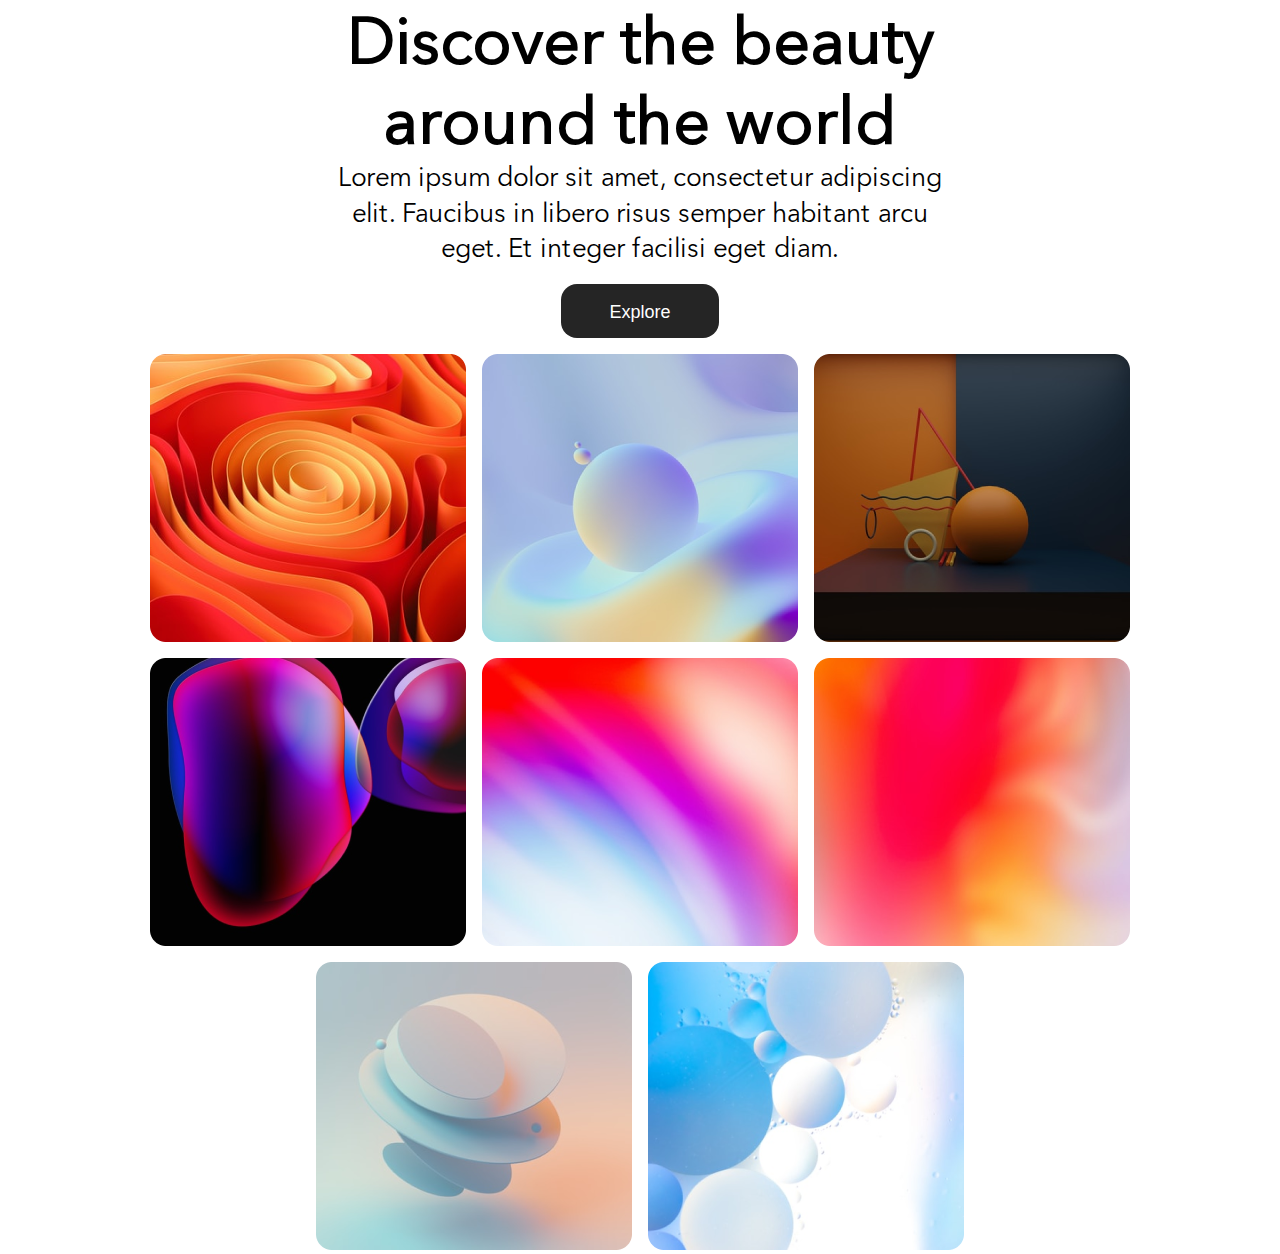
==== design-1/index.html @ 7c00ced9 "Add files via upload" ====
<!DOCTYPE html>
<html lang="en">
<head>
    <meta charset="UTF-8">
    <meta name="viewport" content="width=device-width, initial-scale=1.0">
    <title>Design-1</title>
    <link rel="stylesheet" href="css/style.css">
</head>
<body>
    <div class="container items-center justify-center d-flex">
        <header class="heading d-flex items-center">
            <h1>Discover the beauty around the world</h1>
            <p>Lorem ipsum dolor sit amet, consectetur adipiscing elit. Faucibus in libero risus semper habitant arcu eget. Et integer facilisi eget diam.</p>
            <button class="button-radius font-size18">Explore</button>
        </header>
        <section class="image-section justify-center d-flex">
            <div class="card-image">
                <img src="assets/images/img/1.png" alt="">
            </div>
            <div class="card-image">
                <img src="assets/images/img/2.png" alt="">
            </div>
            <div class="card-image">
                <img src="assets/images/img/3.png" alt="">
            </div>
            <div class="card-image">
                <img src="assets/images/img/4.png" alt="">
            </div>
            <div class="card-image">
                <img src="assets/images/img/5.png" alt="">
            </div>
            <div class="card-image">
                <img src="assets/images/img/6.png" alt="">
            </div>
            <div class="card-image">
                <img src="assets/images/img/7.png" alt="">
            </div>
            <div class="card-image">
                <img src="assets/images/img/8.png" alt="">
            </div>
        </section>
    </div>
</body>
</html>
---- design-1/css/style.css ----
* {
    margin: 0;
    padding: 0;
    box-sizing: border-box;
}

:root {
    --black: #000;
    --black-font: #252525;
    --white-font: #ffffff;
    --font-size26px: 26px;
    --font-size64px: 64px;
    --font-size50px: 50px;
    --font-size18px: 18px;
}

.fs-16{
    font-size: 16px;
}
.fs-18{
    font-size: 18px;
}
.fs-26{
    font-size: 26px;
}
.fs-30{
    font-size: 30px;
}
.fs-50{
    font-size: 50px;
}
.fs-64{
    font-size: 64px;
}
/* font family  */

/* @import url("./assets/fonts/AvenirNextCyr-BoldItalic.eot"); */
@font-face {
    font-family: "avenir";
    src: url(../assets/fonts/AvenirNextCyr-Regular.woff2);
}

/* font sizes */

.d-flex {
    display: flex;
}

.justify-center {
    justify-content: center;
}

.justify-between {
    justify-content: space-between;
}

.items-center {
    align-items: center;
}

/* radius */
.button-radius {
    border-radius: 16px;
}


body {
    font-family: "avenir";
}

.container {
    flex-direction: column;

}

.heading {
    width: 610px;
    flex-direction: column;
    text-align: center;
}

.heading h1 {
    font-size: var(--font-size64px);
    line-height: 80px;
    font-weight: 800;
}

.heading p {
    height: 108px;
    font-weight: 400;
    font-size: var(--font-size26px);
    line-height: 35.52px;
}

.heading > button {
    width: 158px;
    height: 54px;
    padding: 18px 48px;
    background: var(--black-font);
    color: var(--white-font);
    border: none;
    margin-top: 16px;
    font-size: var(--font-size18px);
}

.image-section {
    flex-wrap: wrap;
    margin-top: 16px;
    gap: 16px;
}
.card-image{
    width: 316px;
    height: 288px;
}


@media screen and (max-width:768px) {
    .heading h1 {
        font-size: var(--font-size50px);
        line-height: 60px;

    }

    .heading p {
        font-size: var(--font-size18px);
        /* font-size: 20px; */
        width: 400px;
    }

    .image-section {
        padding: 0 20px;
    }

    .image-section img {
        flex: 1;
    }
}

@media screen and (max-width:480px) {
    .heading {
        width: 100%;
    }

    .heading h1 {
        font-size: var(--font-size50px);
        width: 100%;
    }

    .heading p {
        font-size: var(--font-size18px);
        width: 100%;
    }
}
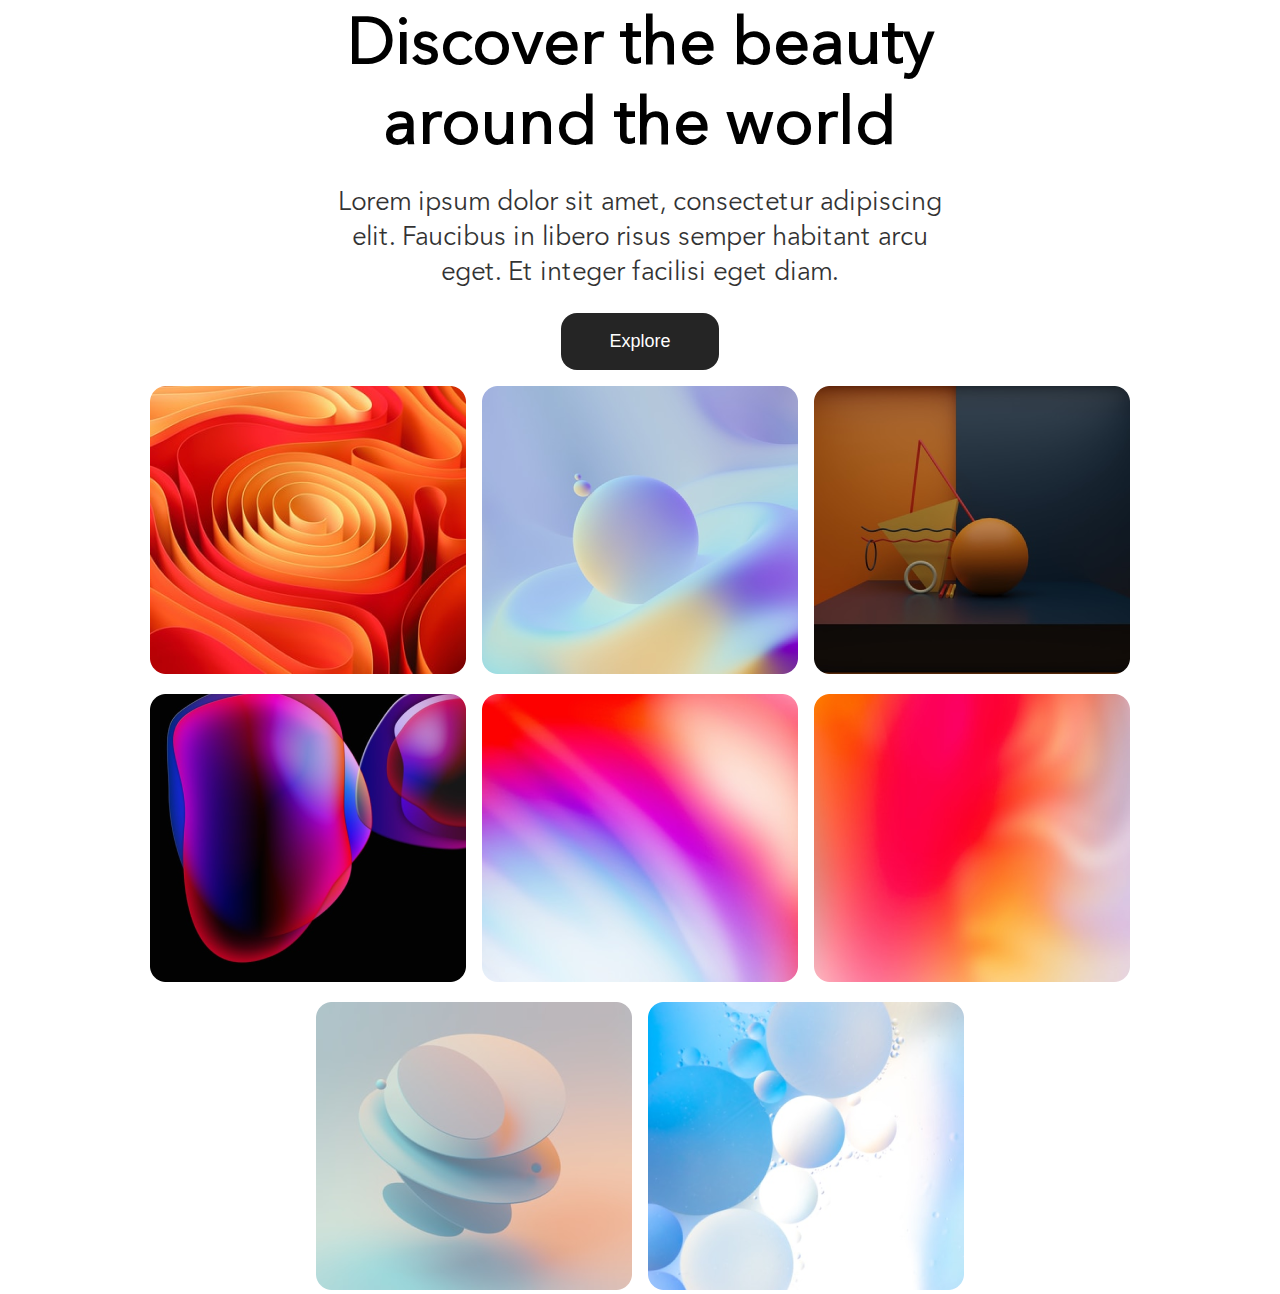
==== commit deac1567: "Add files via upload" ====
--- a/design-1/index.html
+++ b/design-1/index.html
@@ -7,11 +7,11 @@
     <link rel="stylesheet" href="css/style.css">
 </head>
 <body>
-    <div class="container items-center justify-center d-flex">
-        <header class="heading d-flex items-center">
-            <h1>Discover the beauty around the world</h1>
-            <p>Lorem ipsum dolor sit amet, consectetur adipiscing elit. Faucibus in libero risus semper habitant arcu eget. Et integer facilisi eget diam.</p>
-            <button class="button-radius font-size18">Explore</button>
+    <div class="container items-center justify-center d-flex f-column">
+        <header class="heading d-flex items-center f-column">
+            <h1 class="fs-64">Discover the beauty around the world</h1>
+            <p class="fs-26">Lorem ipsum dolor sit amet, consectetur adipiscing elit. Faucibus in libero risus semper habitant arcu eget. Et integer facilisi eget diam.</p>
+            <button class="fs-18">Explore</button>
         </header>
         <section class="image-section justify-center d-flex">
             <div class="card-image">
--- a/design-1/css/style.css
+++ b/design-1/css/style.css
@@ -3,151 +3,69 @@
     padding: 0;
     box-sizing: border-box;
 }
-
 :root {
-    --black: #000;
     --black-font: #252525;
     --white-font: #ffffff;
-    --font-size26px: 26px;
-    --font-size64px: 64px;
-    --font-size50px: 50px;
-    --font-size18px: 18px;
 }
-
-.fs-16{
-    font-size: 16px;
-}
-.fs-18{
+.fs-18 {
     font-size: 18px;
 }
-.fs-26{
+.fs-26 {
     font-size: 26px;
 }
-.fs-30{
-    font-size: 30px;
-}
-.fs-50{
-    font-size: 50px;
-}
-.fs-64{
+.fs-64 {
     font-size: 64px;
 }
-/* font family  */
-
-/* @import url("./assets/fonts/AvenirNextCyr-BoldItalic.eot"); */
 @font-face {
     font-family: "avenir";
     src: url(../assets/fonts/AvenirNextCyr-Regular.woff2);
 }
-
-/* font sizes */
-
 .d-flex {
     display: flex;
 }
-
+.f-column{
+    flex-direction: column;
+}
 .justify-center {
     justify-content: center;
 }
-
-.justify-between {
-    justify-content: space-between;
-}
-
 .items-center {
     align-items: center;
 }
-
-/* radius */
-.button-radius {
-    border-radius: 16px;
-}
-
-
 body {
     font-family: "avenir";
 }
-
-.container {
-    flex-direction: column;
-
+.heading {
+    max-width: 610px;
+    text-align: center;
+    gap: 24px;
 }
-
-.heading {
-    width: 610px;
-    flex-direction: column;
-    text-align: center;
-}
-
 .heading h1 {
-    font-size: var(--font-size64px);
     line-height: 80px;
     font-weight: 800;
 }
-
 .heading p {
-    height: 108px;
-    font-weight: 400;
-    font-size: var(--font-size26px);
-    line-height: 35.52px;
+    line-height: 35px;
+    opacity: 80%;
 }
-
-.heading > button {
-    width: 158px;
-    height: 54px;
+.heading>button {
     padding: 18px 48px;
     background: var(--black-font);
     color: var(--white-font);
     border: none;
-    margin-top: 16px;
-    font-size: var(--font-size18px);
+    border-radius: 16px;
 }
-
 .image-section {
     flex-wrap: wrap;
     margin-top: 16px;
     gap: 16px;
 }
-.card-image{
-    width: 316px;
-    height: 288px;
-}
-
-
-@media screen and (max-width:768px) {
-    .heading h1 {
-        font-size: var(--font-size50px);
+@media screen and (max-width:630px) {
+    .heading h1{
         line-height: 60px;
-
+        font-size: 45px;
     }
-
-    .heading p {
-        font-size: var(--font-size18px);
-        /* font-size: 20px; */
-        width: 400px;
-    }
-
-    .image-section {
-        padding: 0 20px;
-    }
-
-    .image-section img {
-        flex: 1;
-    }
-}
-
-@media screen and (max-width:480px) {
-    .heading {
-        width: 100%;
-    }
-
-    .heading h1 {
-        font-size: var(--font-size50px);
-        width: 100%;
-    }
-
-    .heading p {
-        font-size: var(--font-size18px);
-        width: 100%;
+    .heading p{
+        font-size: 20px;
     }
 }